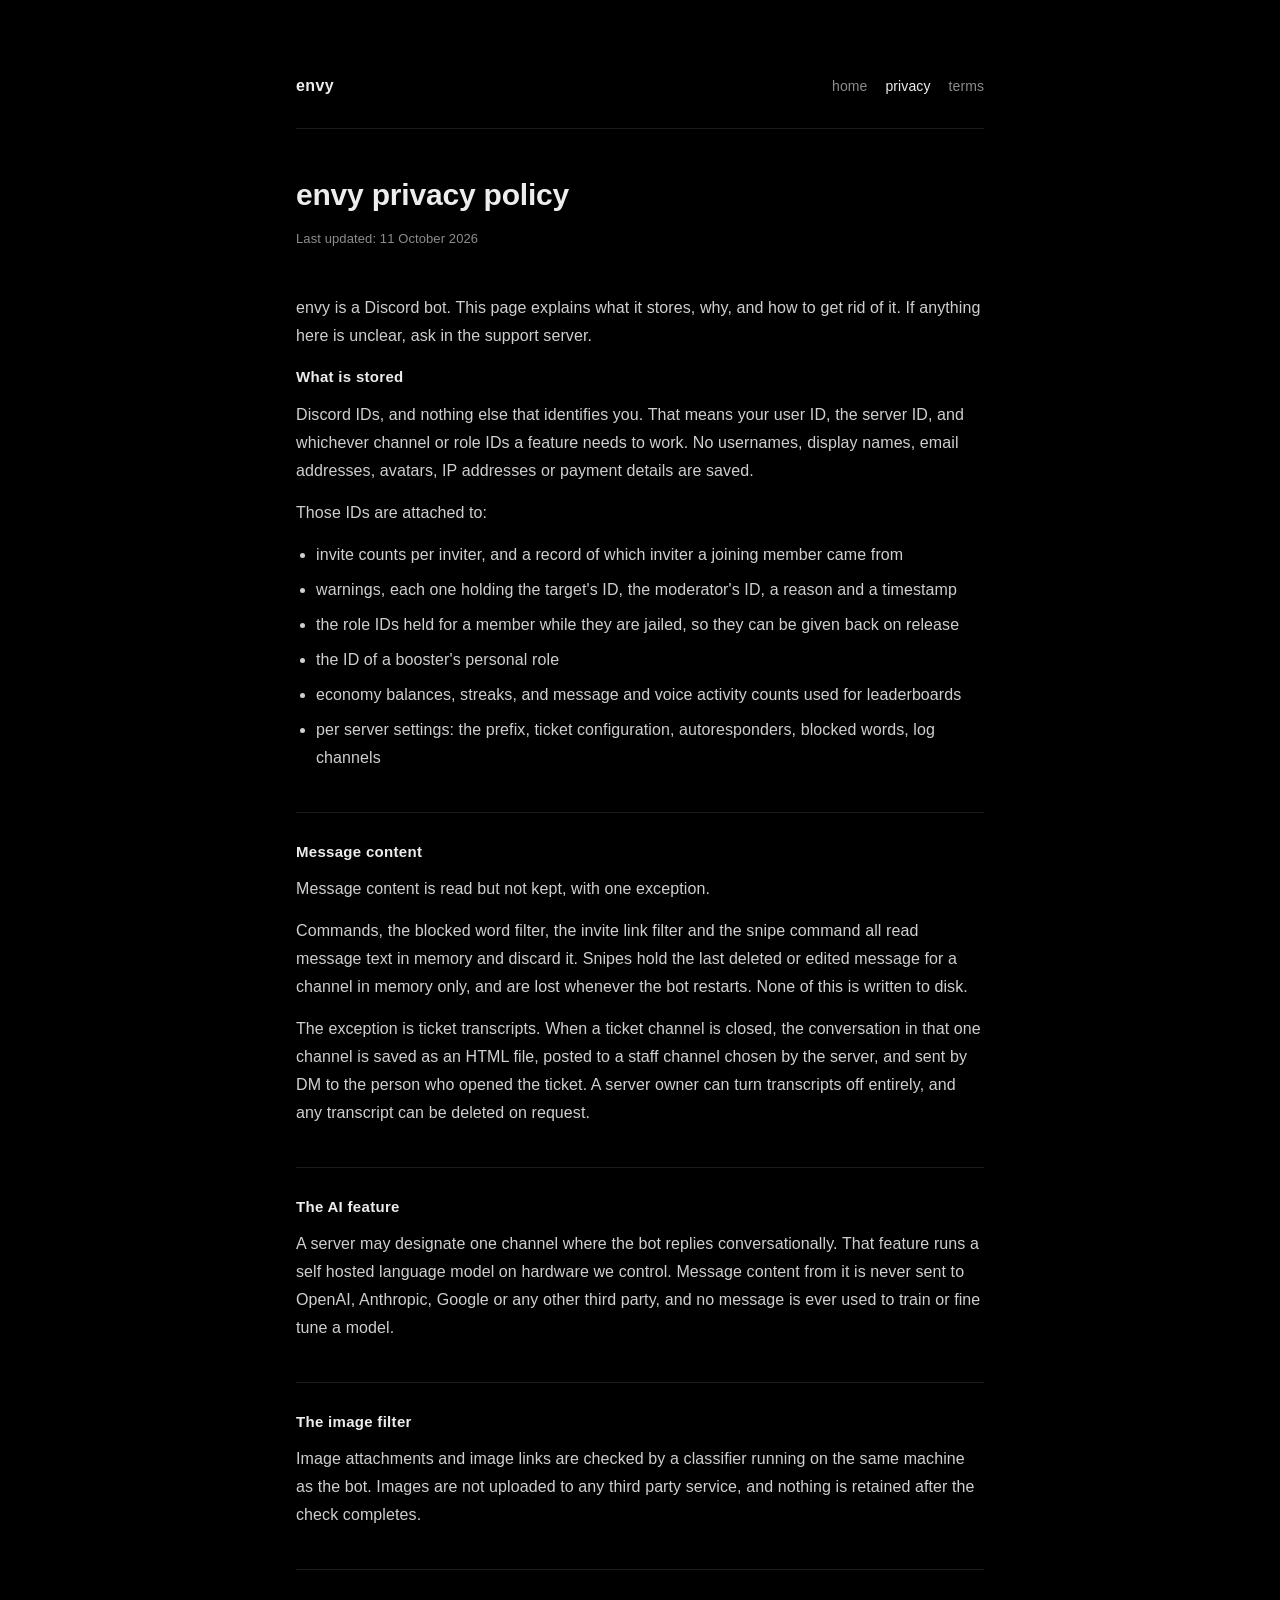
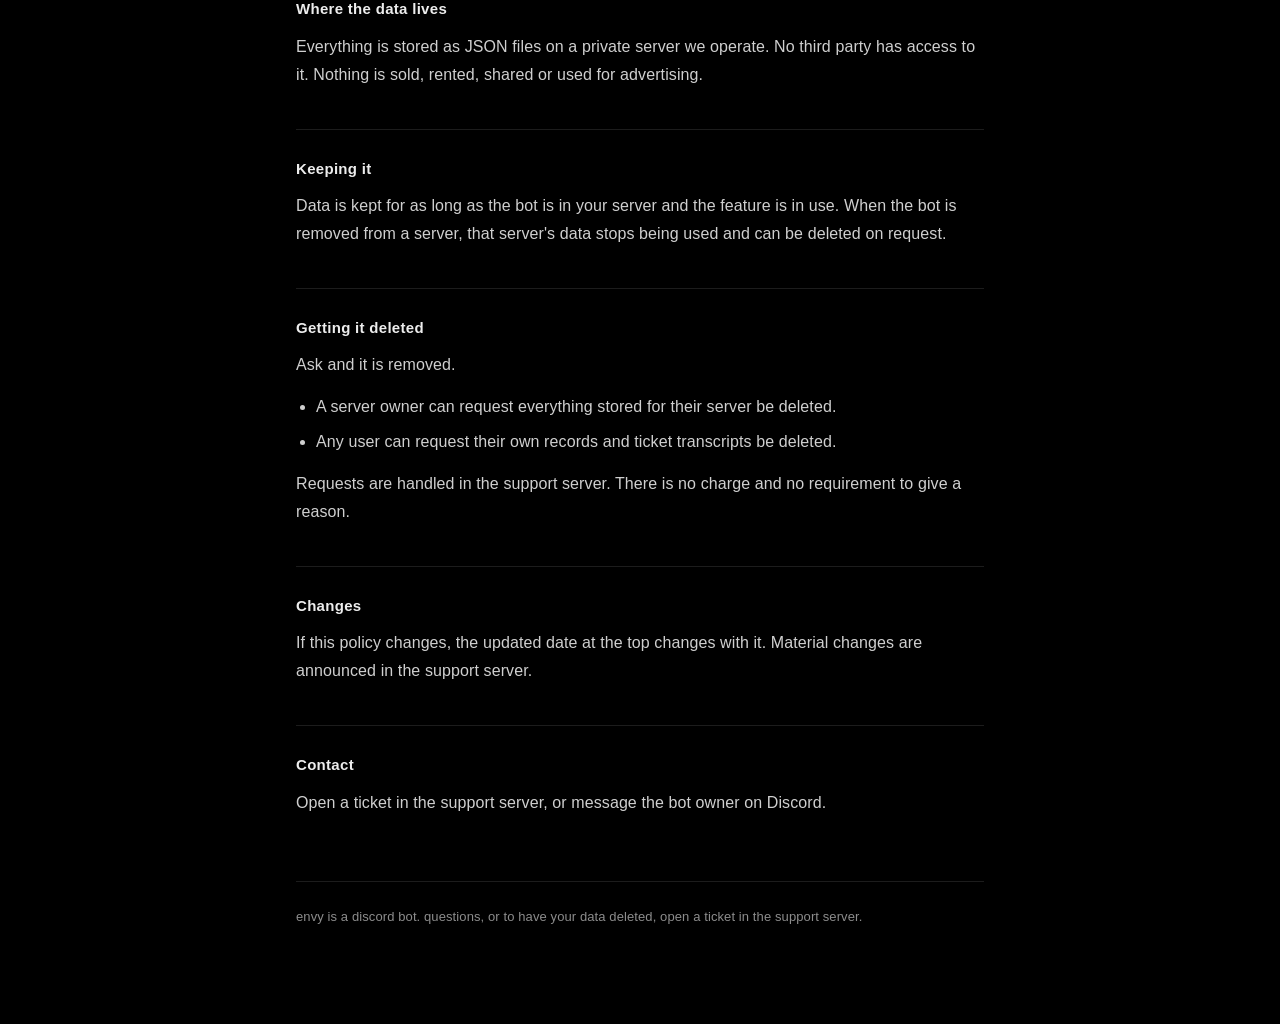
==== privacy.html @ 38de5a31 "privacy policy and terms" ====
<!doctype html>
<html lang="en">
<head>
<meta charset="utf-8">
<meta name="viewport" content="width=device-width, initial-scale=1">
<title>envy privacy policy</title>
<meta name="description" content="what the envy discord bot stores about you, and how to have it deleted.">
<link rel="stylesheet" href="style.css">
</head>
<body>
<div class="wrap">
<header class="top">
  <span class="name">envy</span>
  <nav>
    <a href="./">home</a>
    <a href="privacy.html" aria-current="page">privacy</a>
    <a href="terms.html">terms</a>
  </nav>
</header>
<h1>envy privacy policy</h1>
<p class="stamp">Last updated: 11 October 2026</p>
<p>envy is a Discord bot. This page explains what it stores, why, and how to get rid of it. If anything here is unclear, ask in the support server.</p>
<h2>What is stored</h2>
<p>Discord IDs, and nothing else that identifies you. That means your user ID, the server ID, and whichever channel or role IDs a feature needs to work. No usernames, display names, email addresses, avatars, IP addresses or payment details are saved.</p>
<p>Those IDs are attached to:</p>
<ul><li>invite counts per inviter, and a record of which inviter a joining member came from</li><li>warnings, each one holding the target's ID, the moderator's ID, a reason and a timestamp</li><li>the role IDs held for a member while they are jailed, so they can be given back on release</li><li>the ID of a booster's personal role</li><li>economy balances, streaks, and message and voice activity counts used for leaderboards</li><li>per server settings: the prefix, ticket configuration, autoresponders, blocked words, log channels</li></ul>
<h2>Message content</h2>
<p>Message content is read but not kept, with one exception.</p>
<p>Commands, the blocked word filter, the invite link filter and the snipe command all read message text in memory and discard it. Snipes hold the last deleted or edited message for a channel in memory only, and are lost whenever the bot restarts. None of this is written to disk.</p>
<p>The exception is ticket transcripts. When a ticket channel is closed, the conversation in that one channel is saved as an HTML file, posted to a staff channel chosen by the server, and sent by DM to the person who opened the ticket. A server owner can turn transcripts off entirely, and any transcript can be deleted on request.</p>
<h2>The AI feature</h2>
<p>A server may designate one channel where the bot replies conversationally. That feature runs a self hosted language model on hardware we control. Message content from it is never sent to OpenAI, Anthropic, Google or any other third party, and no message is ever used to train or fine tune a model.</p>
<h2>The image filter</h2>
<p>Image attachments and image links are checked by a classifier running on the same machine as the bot. Images are not uploaded to any third party service, and nothing is retained after the check completes.</p>
<h2>Where the data lives</h2>
<p>Everything is stored as JSON files on a private server we operate. No third party has access to it. Nothing is sold, rented, shared or used for advertising.</p>
<h2>Keeping it</h2>
<p>Data is kept for as long as the bot is in your server and the feature is in use. When the bot is removed from a server, that server's data stops being used and can be deleted on request.</p>
<h2>Getting it deleted</h2>
<p>Ask and it is removed.</p>
<ul><li>A server owner can request everything stored for their server be deleted.</li><li>Any user can request their own records and ticket transcripts be deleted.</li></ul>
<p>Requests are handled in the support server. There is no charge and no requirement to give a reason.</p>
<h2>Changes</h2>
<p>If this policy changes, the updated date at the top changes with it. Material changes are announced in the support server.</p>
<h2>Contact</h2>
<p>Open a ticket in the support server, or message the bot owner on Discord.</p>
<footer>
  envy is a discord bot. questions, or to have your data deleted, open a ticket in the support server.
</footer>
</div>
</body>
</html>
---- style.css ----
:root {
  --bg: #000000;
  --card: #0b0b0b;
  --line: #1c1c1c;
  --ink: #ededed;
  --dim: #8c8c8c;
}

* { box-sizing: border-box; }

html { -webkit-text-size-adjust: 100%; }

body {
  margin: 0;
  background: var(--bg);
  color: var(--ink);
  font: 16px/1.75 ui-sans-serif, -apple-system, "Segoe UI", Inter, Roboto, sans-serif;
  letter-spacing: .1px;
}

.wrap {
  max-width: 720px;
  margin: 0 auto;
  padding: 72px 16px 96px;
}

a { color: var(--ink); text-underline-offset: 3px; }
a:hover { color: #fff; }

.top {
  display: flex;
  gap: 18px;
  align-items: baseline;
  padding-bottom: 28px;
  margin-bottom: 40px;
  border-bottom: 1px solid var(--line);
}

.top .name { font-weight: 600; letter-spacing: .4px; }
.top nav { margin-left: auto; display: flex; gap: 18px; }
.top nav a { color: var(--dim); text-decoration: none; font-size: 14px; }
.top nav a:hover, .top nav a[aria-current] { color: var(--ink); }

h1 { font-size: 30px; font-weight: 600; margin: 0 0 6px; letter-spacing: -.2px; }

.stamp { color: var(--dim); font-size: 13px; margin: 0 0 44px; }

h2 {
  font-size: 15px;
  font-weight: 600;
  margin: 40px 0 10px;
  padding-top: 26px;
  border-top: 1px solid var(--line);
  letter-spacing: .3px;
}

h2:first-of-type { border-top: 0; padding-top: 0; margin-top: 0; }

p { margin: 0 0 14px; color: #cfcfcf; }

ul { margin: 0 0 14px; padding-left: 20px; color: #cfcfcf; }
li { margin-bottom: 7px; }

code {
  background: var(--card);
  border: 1px solid var(--line);
  border-radius: 5px;
  padding: 1px 6px;
  font-size: 13.5px;
}

.cards { display: grid; gap: 14px; margin: 36px 0 0; }

.card {
  display: block;
  background: var(--card);
  border: 1px solid var(--line);
  border-radius: 12px;
  padding: 20px 22px;
  text-decoration: none;
}

.card:hover { border-color: #2e2e2e; }
.card b { display: block; font-weight: 600; margin-bottom: 4px; }
.card span { color: var(--dim); font-size: 14px; }

footer {
  margin-top: 64px;
  padding-top: 24px;
  border-top: 1px solid var(--line);
  color: var(--dim);
  font-size: 13px;
}

@media (max-width: 520px) {
  .wrap { padding: 48px 16px 72px; }
  h1 { font-size: 25px; }
  .top { flex-wrap: wrap; gap: 10px; }
  .top nav { margin-left: 0; width: 100%; }
}
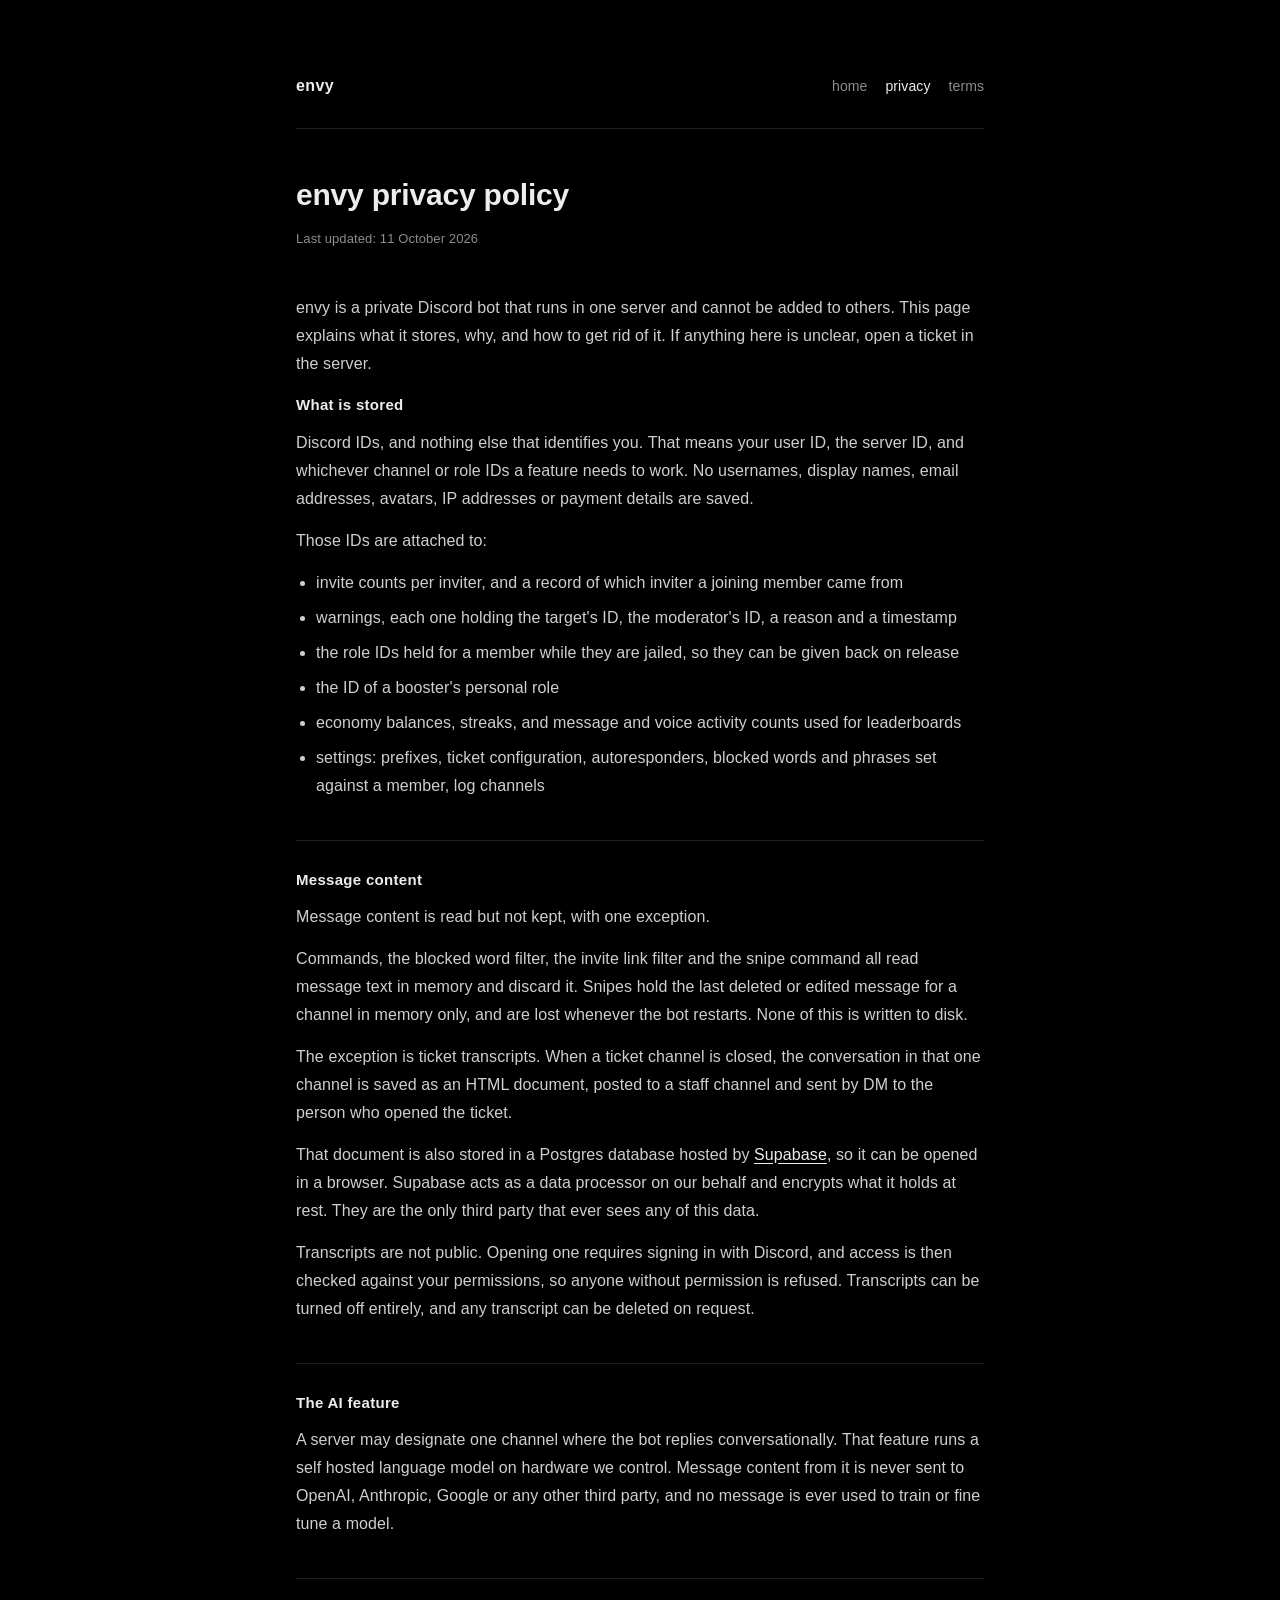
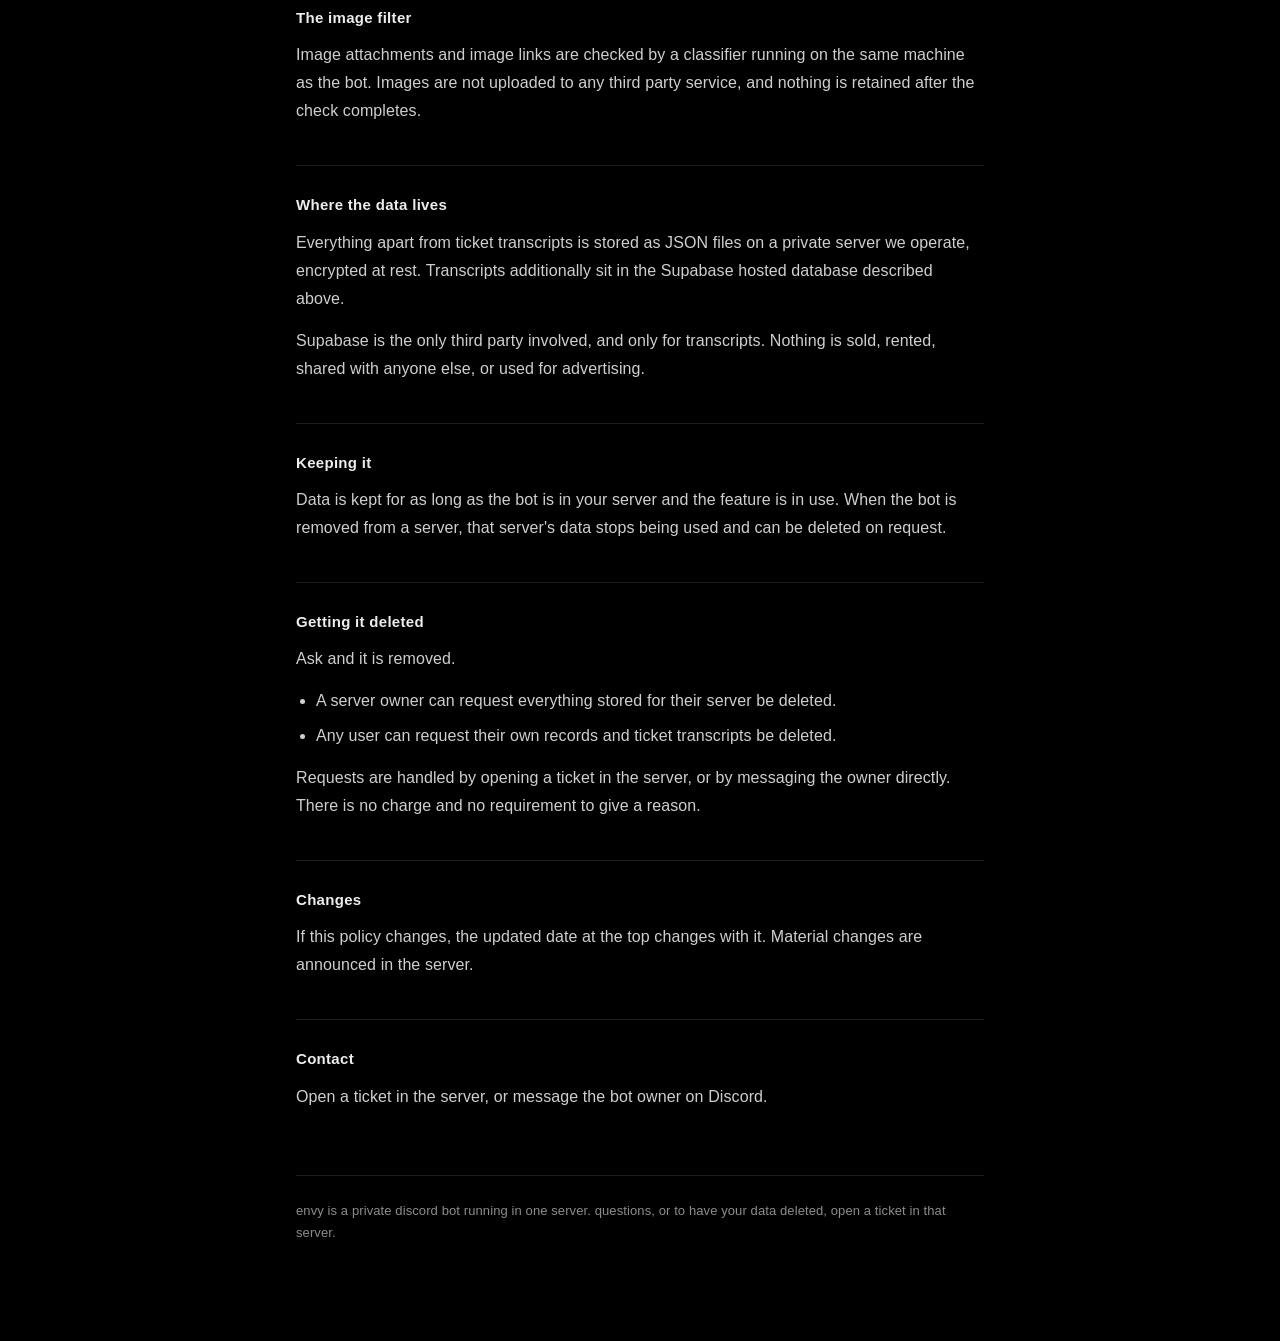
==== commit aa45ce23: "policy" ====
--- a/privacy.html
+++ b/privacy.html
@@ -19,33 +19,36 @@
 </header>
 <h1>envy privacy policy</h1>
 <p class="stamp">Last updated: 11 October 2026</p>
-<p>envy is a Discord bot. This page explains what it stores, why, and how to get rid of it. If anything here is unclear, ask in the support server.</p>
+<p>envy is a private Discord bot that runs in one server and cannot be added to others. This page explains what it stores, why, and how to get rid of it. If anything here is unclear, open a ticket in the server.</p>
 <h2>What is stored</h2>
 <p>Discord IDs, and nothing else that identifies you. That means your user ID, the server ID, and whichever channel or role IDs a feature needs to work. No usernames, display names, email addresses, avatars, IP addresses or payment details are saved.</p>
 <p>Those IDs are attached to:</p>
-<ul><li>invite counts per inviter, and a record of which inviter a joining member came from</li><li>warnings, each one holding the target's ID, the moderator's ID, a reason and a timestamp</li><li>the role IDs held for a member while they are jailed, so they can be given back on release</li><li>the ID of a booster's personal role</li><li>economy balances, streaks, and message and voice activity counts used for leaderboards</li><li>per server settings: the prefix, ticket configuration, autoresponders, blocked words, log channels</li></ul>
+<ul><li>invite counts per inviter, and a record of which inviter a joining member came from</li><li>warnings, each one holding the target's ID, the moderator's ID, a reason and a timestamp</li><li>the role IDs held for a member while they are jailed, so they can be given back on release</li><li>the ID of a booster's personal role</li><li>economy balances, streaks, and message and voice activity counts used for leaderboards</li><li>settings: prefixes, ticket configuration, autoresponders, blocked words and phrases set against a member, log channels</li></ul>
 <h2>Message content</h2>
 <p>Message content is read but not kept, with one exception.</p>
 <p>Commands, the blocked word filter, the invite link filter and the snipe command all read message text in memory and discard it. Snipes hold the last deleted or edited message for a channel in memory only, and are lost whenever the bot restarts. None of this is written to disk.</p>
-<p>The exception is ticket transcripts. When a ticket channel is closed, the conversation in that one channel is saved as an HTML file, posted to a staff channel chosen by the server, and sent by DM to the person who opened the ticket. A server owner can turn transcripts off entirely, and any transcript can be deleted on request.</p>
+<p>The exception is ticket transcripts. When a ticket channel is closed, the conversation in that one channel is saved as an HTML document, posted to a staff channel and sent by DM to the person who opened the ticket.</p>
+<p>That document is also stored in a Postgres database hosted by <a href="https://supabase.com">Supabase</a>, so it can be opened in a browser. Supabase acts as a data processor on our behalf and encrypts what it holds at rest. They are the only third party that ever sees any of this data.</p>
+<p>Transcripts are not public. Opening one requires signing in with Discord, and access is then checked against your permissions, so anyone without permission is refused. Transcripts can be turned off entirely, and any transcript can be deleted on request.</p>
 <h2>The AI feature</h2>
 <p>A server may designate one channel where the bot replies conversationally. That feature runs a self hosted language model on hardware we control. Message content from it is never sent to OpenAI, Anthropic, Google or any other third party, and no message is ever used to train or fine tune a model.</p>
 <h2>The image filter</h2>
 <p>Image attachments and image links are checked by a classifier running on the same machine as the bot. Images are not uploaded to any third party service, and nothing is retained after the check completes.</p>
 <h2>Where the data lives</h2>
-<p>Everything is stored as JSON files on a private server we operate. No third party has access to it. Nothing is sold, rented, shared or used for advertising.</p>
+<p>Everything apart from ticket transcripts is stored as JSON files on a private server we operate, encrypted at rest. Transcripts additionally sit in the Supabase hosted database described above.</p>
+<p>Supabase is the only third party involved, and only for transcripts. Nothing is sold, rented, shared with anyone else, or used for advertising.</p>
 <h2>Keeping it</h2>
 <p>Data is kept for as long as the bot is in your server and the feature is in use. When the bot is removed from a server, that server's data stops being used and can be deleted on request.</p>
 <h2>Getting it deleted</h2>
 <p>Ask and it is removed.</p>
 <ul><li>A server owner can request everything stored for their server be deleted.</li><li>Any user can request their own records and ticket transcripts be deleted.</li></ul>
-<p>Requests are handled in the support server. There is no charge and no requirement to give a reason.</p>
+<p>Requests are handled by opening a ticket in the server, or by messaging the owner directly. There is no charge and no requirement to give a reason.</p>
 <h2>Changes</h2>
-<p>If this policy changes, the updated date at the top changes with it. Material changes are announced in the support server.</p>
+<p>If this policy changes, the updated date at the top changes with it. Material changes are announced in the server.</p>
 <h2>Contact</h2>
-<p>Open a ticket in the support server, or message the bot owner on Discord.</p>
+<p>Open a ticket in the server, or message the bot owner on Discord.</p>
 <footer>
-  envy is a discord bot. questions, or to have your data deleted, open a ticket in the support server.
+  envy is a private discord bot running in one server. questions, or to have your data deleted, open a ticket in that server.
 </footer>
 </div>
 </body>
